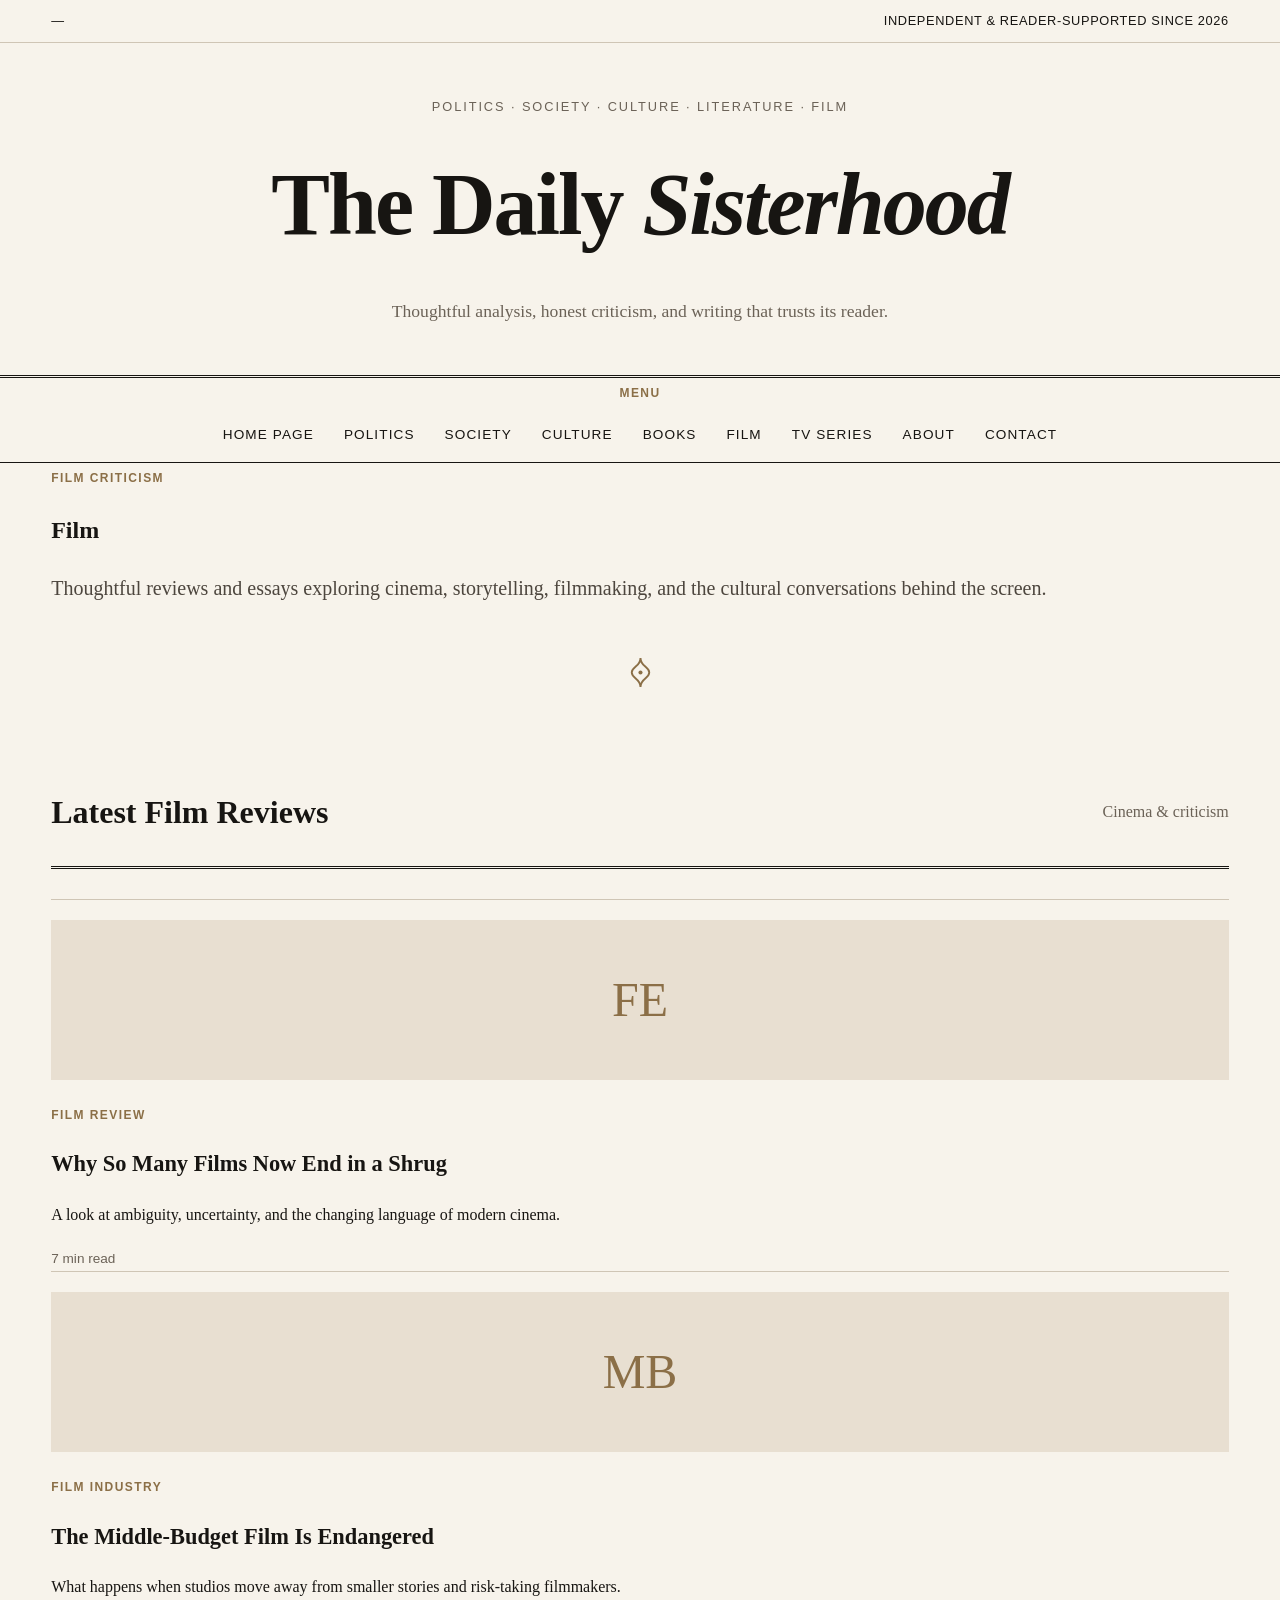
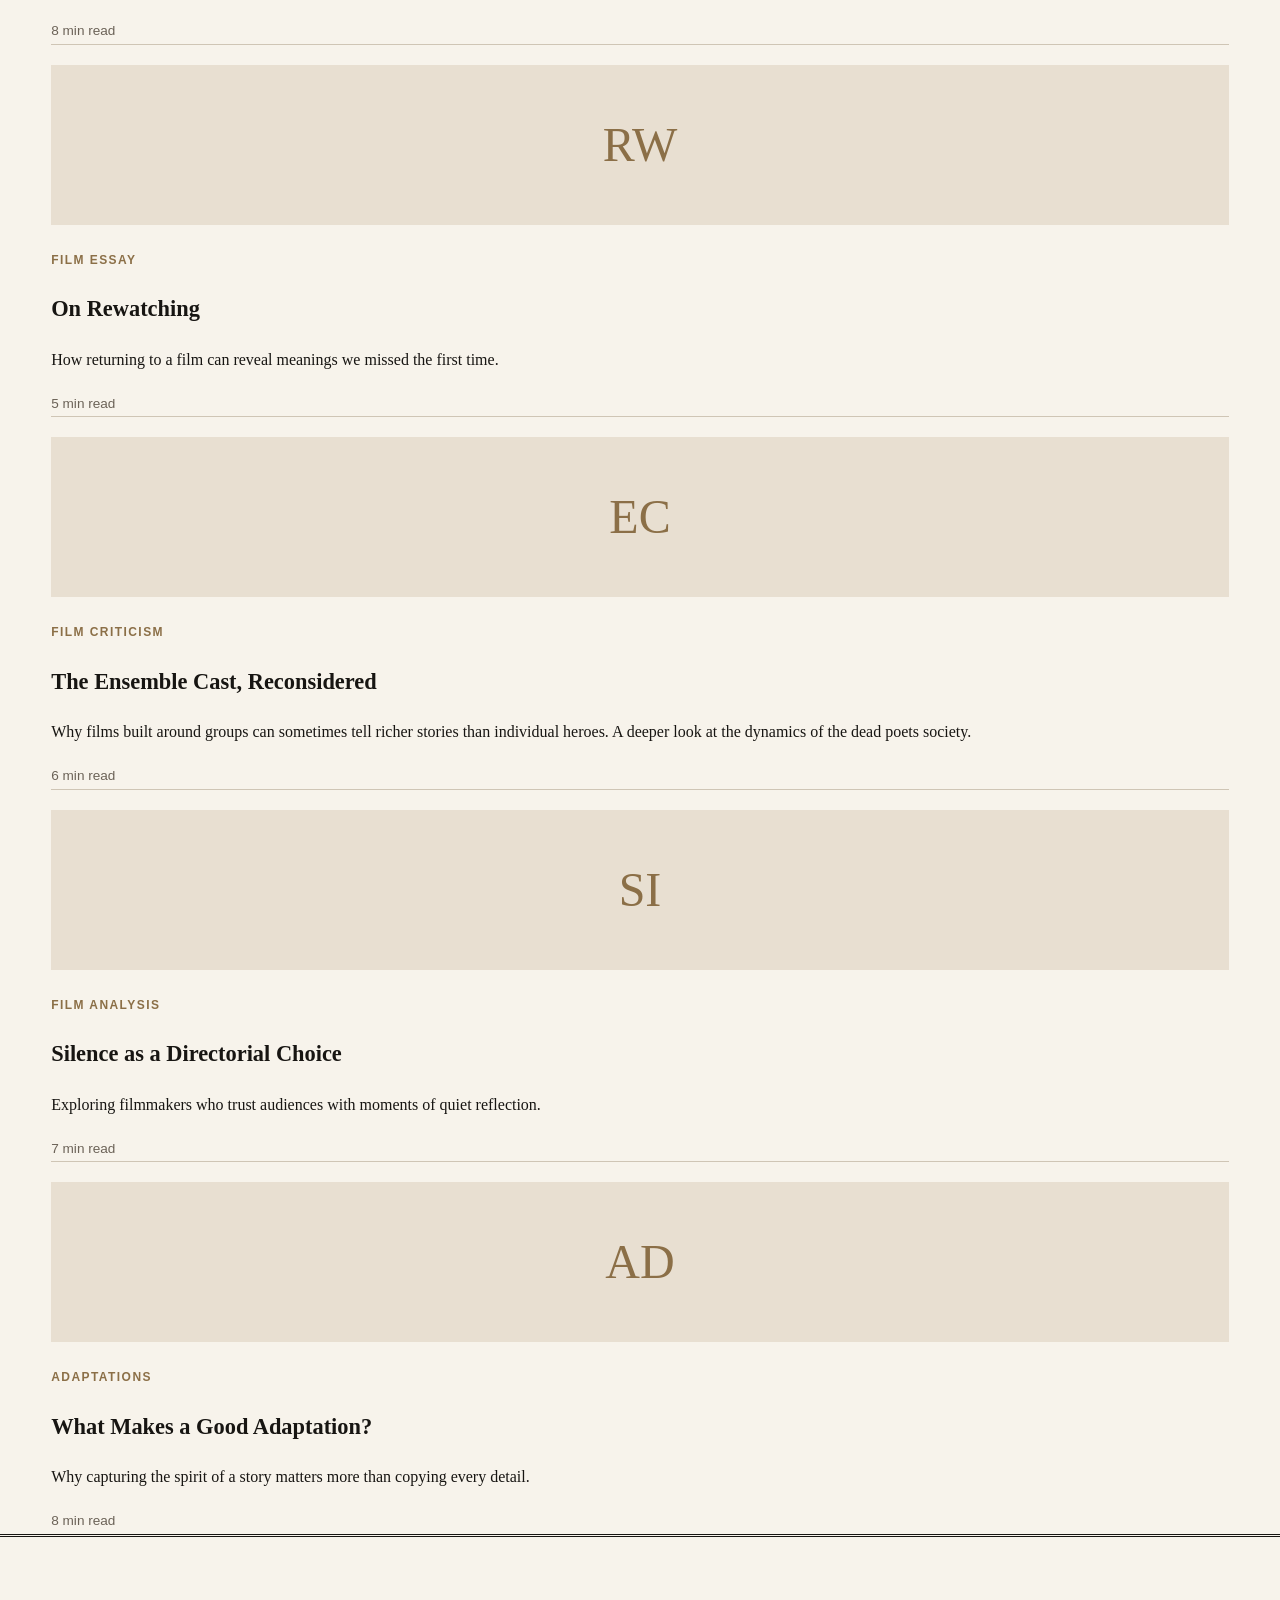
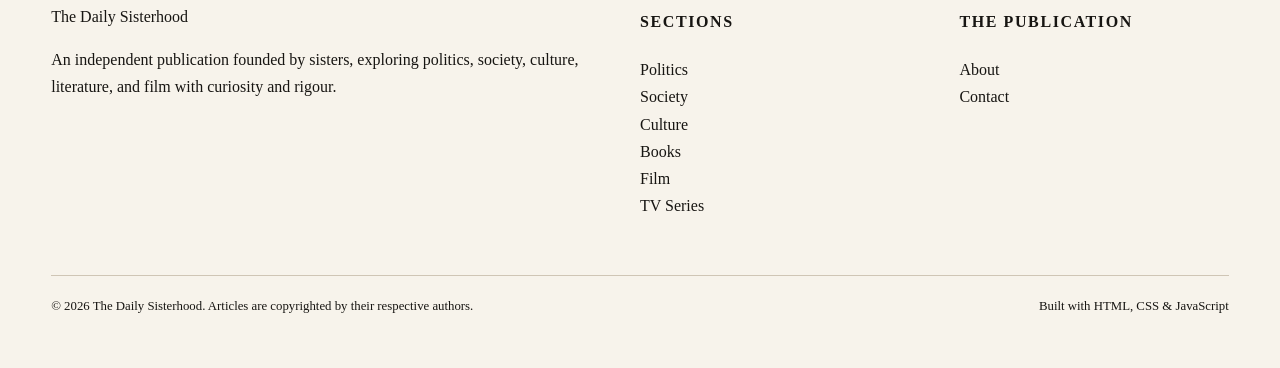
==== films/index.html @ 930d6891 "changes to category html pages" ====
<!DOCTYPE html>
<html lang="en">
<head>
<meta charset="UTF-8">
<meta name="viewport" content="width=device-width, initial-scale=1.0">

<title>Film — The Daily Sisterhood</title>

<meta name="description" content="Film criticism exploring cinema, storytelling, directors, and the ideas behind the movies we watch.">

<link rel="stylesheet" href="../assets/css/styles.css">
</head>

<body>

<div class="topbar">
  <div class="wrap">
    <span class="js-dateline">—</span>
    <span class="est">Independent &amp; reader-supported since 2026</span>
  </div>
</div>

<header class="masthead">
  <div class="wrap masthead-inner">
    <p class="masthead-eyebrow"><span class="flourish"></span> Politics &middot; Society &middot; Culture &middot; Literature &middot; Film <span class="flourish"></span></p>
    <h1><a href="../index.html">The Daily <em>Sisterhood</em></a></h1>
    <p class="masthead-tagline">Thoughtful analysis, honest criticism, and writing that trusts its reader.</p>
  </div>

  <nav class="masthead-nav" aria-label="Primary">
    <span class="kicker">Menu</span>
    <div class="wrap">
      <ul>
        <li><a href="../index.html">Home Page</a></li>
        <li><a href="../politics/index.html">Politics</a></li>
        <li><a href="../society/index.html">Society</a></li>
        <li><a href="../culture/index.html">Culture</a></li>
        <li><a href="../books/index.html">Books</a></li>
        <li><a href="index.html" aria-current="page">Film</a></li>
        <li><a href="../tvseries/index.html">TV Series</a></li>
        <li><a href="../about.html">About</a></li>
        <li><a href="../contact.html">Contact</a></li>
      </ul>
    </div>
  </nav>
</header>


<main id="main">

<div class="wrap">

<section class="page-header reveal">
  <span class="kicker">Film Criticism</span>
  <h1>Film</h1>
  <p class="dek">Thoughtful reviews and essays exploring cinema, storytelling, filmmaking, and the cultural conversations behind the screen.</p>
</section>


<div class="fleuron" aria-hidden="true">
  <svg viewBox="0 0 24 24" fill="none" stroke="currentColor" stroke-width="1.3">
    <path d="M12 2 C12 8, 6 8, 6 12 C6 16, 12 16, 12 22 C12 16, 18 16, 18 12 C18 8, 12 8, 12 2 Z"/>
    <circle cx="12" cy="12" r="1.4" fill="currentColor" stroke="none"/>
  </svg>
</div>


<section class="reveal">

<div class="section-head">
  <h2>Latest Film Reviews</h2>
  <span class="section-note">Cinema &amp; criticism</span>
</div>


<div class="grid">


<article class="card">
<a class="thumb" href="#">
<span class="initials">FE</span>
</a>

<span class="kicker">Film Review</span>

<h3>
<a href="#">Why So Many Films Now End in a Shrug</a>
</h3>

<p>A look at ambiguity, uncertainty, and the changing language of modern cinema.</p>

<span class="meta">7 min read</span>
</article>


<article class="card">
<a class="thumb" href="#">
<span class="initials">MB</span>
</a>

<span class="kicker">Film Industry</span>

<h3>
<a href="#">The Middle-Budget Film Is Endangered</a>
</h3>

<p>What happens when studios move away from smaller stories and risk-taking filmmakers.</p>

<span class="meta">8 min read</span>
</article>


<article class="card">
<a class="thumb" href="#">
<span class="initials">RW</span>
</a>

<span class="kicker">Film Essay</span>

<h3>
<a href="#">On Rewatching</a>
</h3>

<p>How returning to a film can reveal meanings we missed the first time.</p>

<span class="meta">5 min read</span>
</article>


<article class="card">
<a class="thumb" href="../films/the_dead_poet_society.html">
<span class="initials">EC</span>
</a>

<span class="kicker">Film Criticism</span>

<h3>
<a href="#">The Ensemble Cast, Reconsidered</a>
</h3>

<p>Why films built around groups can sometimes tell richer stories than individual heroes. A deeper look at the dynamics of the dead poets society.</p>

<span class="meta">6 min read</span>
</article>


<article class="card">
<a class="thumb" href="#">
<span class="initials">SI</span>
</a>

<span class="kicker">Film Analysis</span>

<h3>
<a href="#">Silence as a Directorial Choice</a>
</h3>

<p>Exploring filmmakers who trust audiences with moments of quiet reflection.</p>

<span class="meta">7 min read</span>
</article>


<article class="card">
<a class="thumb" href="#">
<span class="initials">AD</span>
</a>

<span class="kicker">Adaptations</span>

<h3>
<a href="#">What Makes a Good Adaptation?</a>
</h3>

<p>Why capturing the spirit of a story matters more than copying every detail.</p>

<span class="meta">8 min read</span>
</article>


</div>

</section>

</div>

</main>


<footer>

<div class="wrap">

<div class="footer-grid">

<div>
<p class="fmast">The Daily Sisterhood</p>
<p>An independent publication founded by sisters, exploring politics, society, culture, literature, and film with curiosity and rigour.</p>
</div>


<div>
<h4>Sections</h4>
<ul>
<li><a href="../politics/index.html">Politics</a></li>
<li><a href="../society/index.html">Society</a></li>
<li><a href="../culture/index.html">Culture</a></li>
<li><a href="../books/index.html">Books</a></li>
<li><a href="index.html">Film</a></li>
<li><a href="../tvseries/index.html">TV Series</a></li>
</ul>
</div>


<div>
<h4>The Publication</h4>
<ul>
<li><a href="../about.html">About</a></li>
<li><a href="../contact.html">Contact</a></li>
</ul>
</div>

</div>


<div class="footer-bottom">
<span>&copy; 2026 The Daily Sisterhood. Articles are copyrighted by their respective authors.</span>
<span>Built with HTML, CSS &amp; JavaScript</span>
</div>

</div>

</footer>


<script src="../assets/js/main.js"></script>

</body>
</html>
---- assets/css/styles.css ----
/* ==========================================
   THE DAILY SISTERHOOD
   Newspaper Editorial Theme
========================================== */

:root {
    --paper: #f7f3eb;
    --ink: #171512;
    --muted: #6b6257;
    --line: #cfc5b5;
    --accent: #8b6f47;
    --white: #ffffff;
}


/* RESET */

* {
    box-sizing: border-box;
}

html {
    scroll-behavior: smooth;
}

body {
    margin: 0;
    background: var(--paper);
    color: var(--ink);
    font-family: "Libre Baskerville", serif;
    line-height: 1.7;
}


/* GLOBAL */

.wrap {
    width: min(1200px, 92%);
    margin: auto;
}

a {
    color: inherit;
    text-decoration: none;
}

a:hover {
    color: var(--accent);
}


/* ==========================================
   TOP BAR
========================================== */

.topbar {
    border-bottom: 1px solid var(--line);
    font-family: "Inter", sans-serif;
    font-size: 0.8rem;
    letter-spacing: .05em;
    text-transform: uppercase;
    padding: 10px 0;
}

.topbar .wrap {
    display: flex;
    justify-content: space-between;
}


/* ==========================================
   MASTHEAD
========================================== */


.masthead {
    text-align: center;
}


.masthead-inner {
    padding: 40px 0 30px;
}


.masthead h1 {
    font-family: "Playfair Display", serif;
    font-size: clamp(3rem, 7vw, 5.5rem);
    font-weight: 700;
    letter-spacing: -2px;
    margin: 10px 0;
}


.masthead h1 em {
    font-style: italic;
}


.masthead-eyebrow {
    font-family: "Inter", sans-serif;
    text-transform: uppercase;
    letter-spacing: .15em;
    font-size: .8rem;
    color: var(--muted);
}


.masthead-tagline {
    font-size: 1.1rem;
    color: var(--muted);
}


/* ==========================================
   NAVIGATION
========================================== */


.masthead-nav {
    border-top: 3px double var(--ink);
    border-bottom: 1px solid var(--ink);
}


.masthead-nav ul {
    display:flex;
    justify-content:center;
    gap:30px;
    list-style:none;
    padding:15px 0;
    margin:0;
}


.masthead-nav a {
    font-family:"Inter", sans-serif;
    font-size:.85rem;
    text-transform:uppercase;
    letter-spacing:.08em;
}


/* ==========================================
   LEAD STORY
========================================== */


.lead-grid {
    display:grid;
    grid-template-columns:2fr 1px 1fr;
    gap:35px;
    margin-top:60px;
}


.lead-grid h2 {
    font-family:"Playfair Display", serif;
    font-size:3rem;
    line-height:1.2;
}


.kicker {
    font-family:"Inter",sans-serif;
    color:var(--accent);
    text-transform:uppercase;
    letter-spacing:.12em;
    font-size:.75rem;
    font-weight:bold;
}


.dek {
    font-size:1.25rem;
    color:#4d463e;
}


.drop-cap::first-letter {
    float:left;
    font-size:4rem;
    line-height:.8;
    padding-right:8px;
    font-family:"Playfair Display";
}


.lead-rule {
    background:var(--line);
}



/* ==========================================
   ARTICLES
========================================== */


.byline,
.meta {
    font-family:"Inter",sans-serif;
    color:var(--muted);
    font-size:.85rem;
}


.card {
    border-top:1px solid var(--line);
    padding-top:20px;
}


.card h3 {
    font-family:"Playfair Display", serif;
    font-size:1.4rem;
    line-height:1.3;
}


.thumb {
    height:160px;
    background:#e8dfd1;
    display:flex;
    align-items:center;
    justify-content:center;
    margin-bottom:20px;
}


.initials {
    font-family:"Playfair Display";
    font-size:3rem;
    color:var(--accent);
}



/* ==========================================
   SECTIONS
========================================== */


.section-head {
    border-bottom:3px double var(--ink);
    display:flex;
    justify-content:space-between;
    align-items:center;
    margin:60px 0 30px;
}


.section-head h2 {
    font-family:"Playfair Display";
    font-size:2rem;
}


.section-note {
    font-family:"Inter";
    color:var(--muted);
}


.section-tiles {
    display:grid;
    grid-template-columns:repeat(3,1fr);
    gap:25px;
}


.section-tile {
    border:1px solid var(--line);
    padding:30px;
    transition:.3s;
}


.section-tile:hover {
    background:#efe7d8;
    transform:translateY(-4px);
}


.section-tile h3 {
    font-family:"Playfair Display";
}



/* ==========================================
   FLEURON
========================================== */


.fleuron {
    text-align:center;
    margin:50px 0;
}


.fleuron svg {
    width:35px;
    color:var(--accent);
}



/* ==========================================
   MISSION BAND
========================================== */


.mission-band {
    margin-top:80px;
    background:#1b1916;
    color:white;
    padding:70px 0;
    text-align:center;
}


blockquote {
    font-family:"Playfair Display";
    font-size:2rem;
    max-width:800px;
    margin:auto;
}


cite {
    display:block;
    margin-top:20px;
}



/* ==========================================
   FOOTER
========================================== */


footer {
    border-top:3px double var(--ink);
    padding:50px 0;
}


.footer-grid {
    display:grid;
    grid-template-columns:2fr 1fr 1fr;
    gap:50px;
}


footer h4 {
    font-family:"Inter";
    text-transform:uppercase;
    letter-spacing:.1em;
}


footer ul {
    list-style:none;
    padding:0;
}


.footer-bottom {
    border-top:1px solid var(--line);
    margin-top:40px;
    padding-top:20px;
    display:flex;
    justify-content:space-between;
    font-family:"Inter";
    font-size:.8rem;
}



/* ==========================================
   MOBILE
========================================== */


@media(max-width:800px){

    .masthead-nav ul {
        flex-wrap:wrap;
        gap:15px;
    }


    .lead-grid {
        grid-template-columns:1fr;
    }


    .lead-rule {
        display:none;
    }


    .section-tiles {
        grid-template-columns:1fr;
    }


    .footer-grid {
        grid-template-columns:1fr;
    }


    .footer-bottom {
        flex-direction:column;
        gap:10px;
    }

}
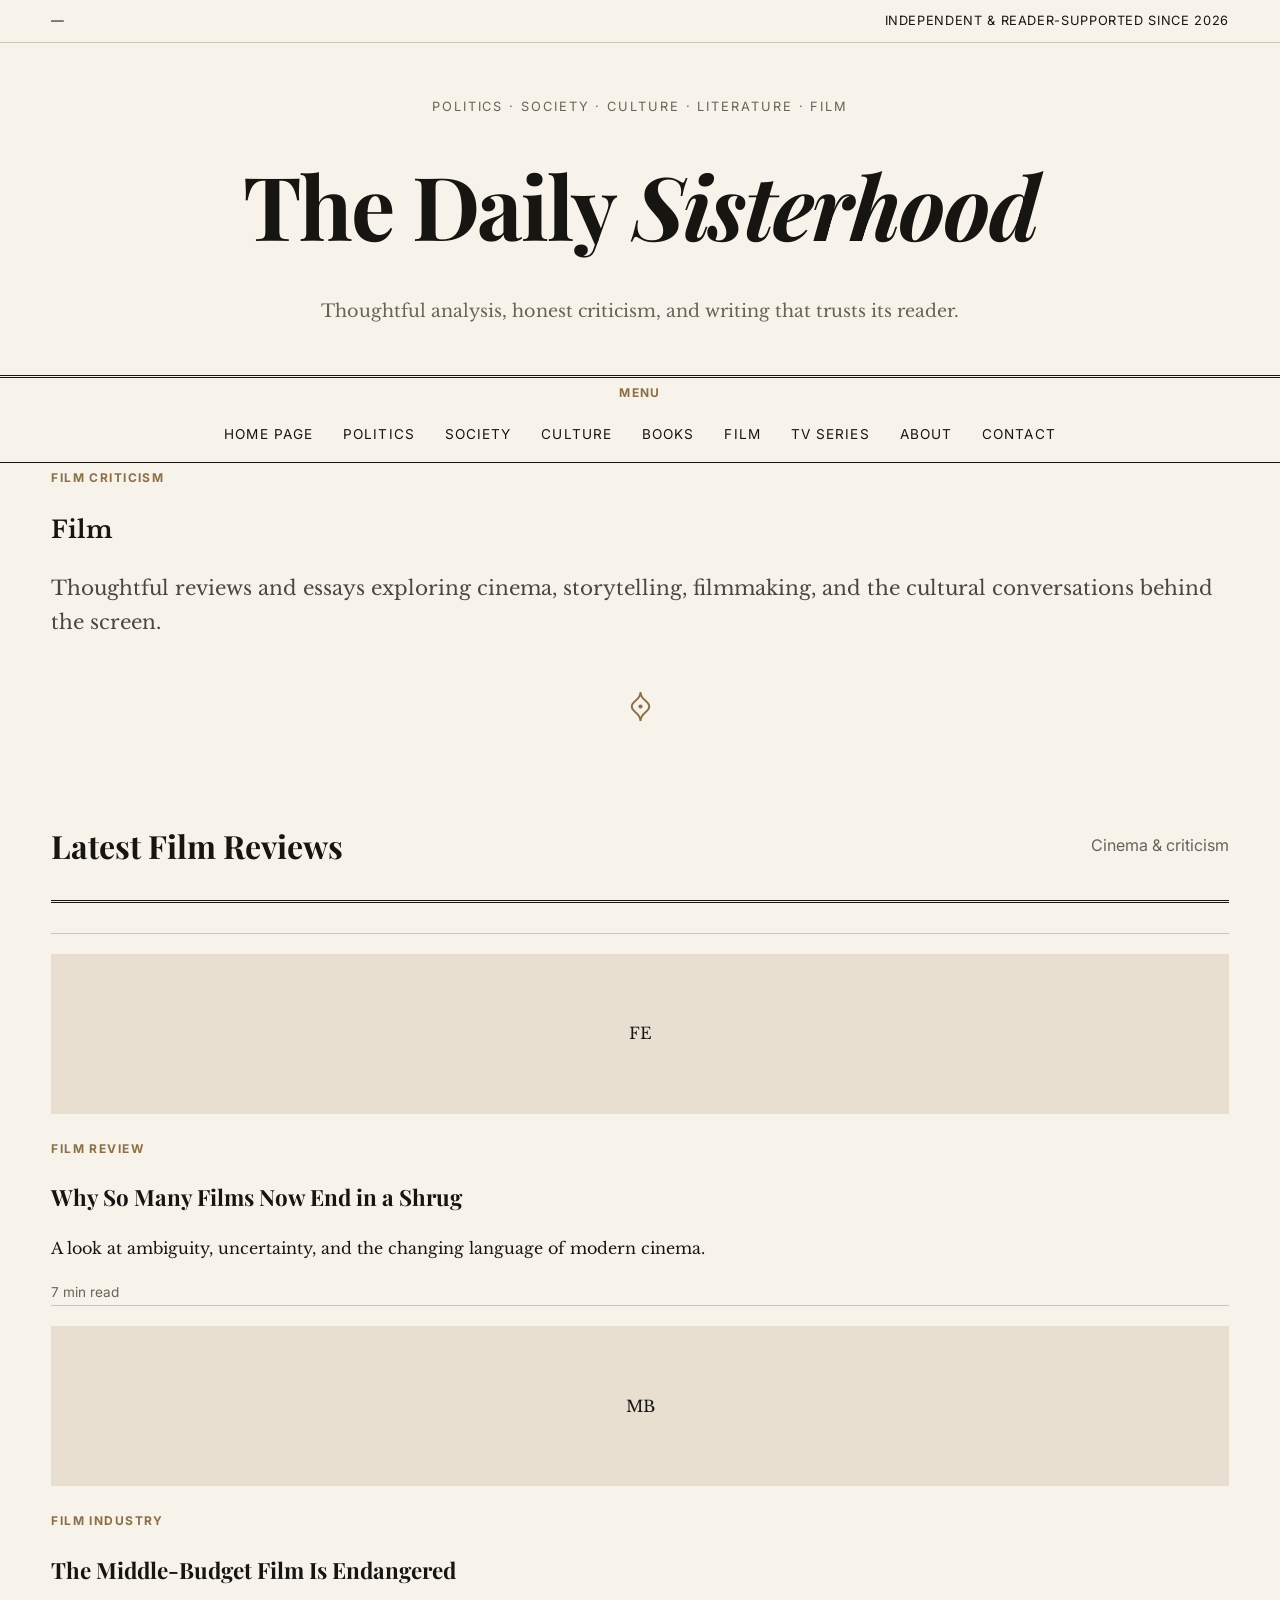
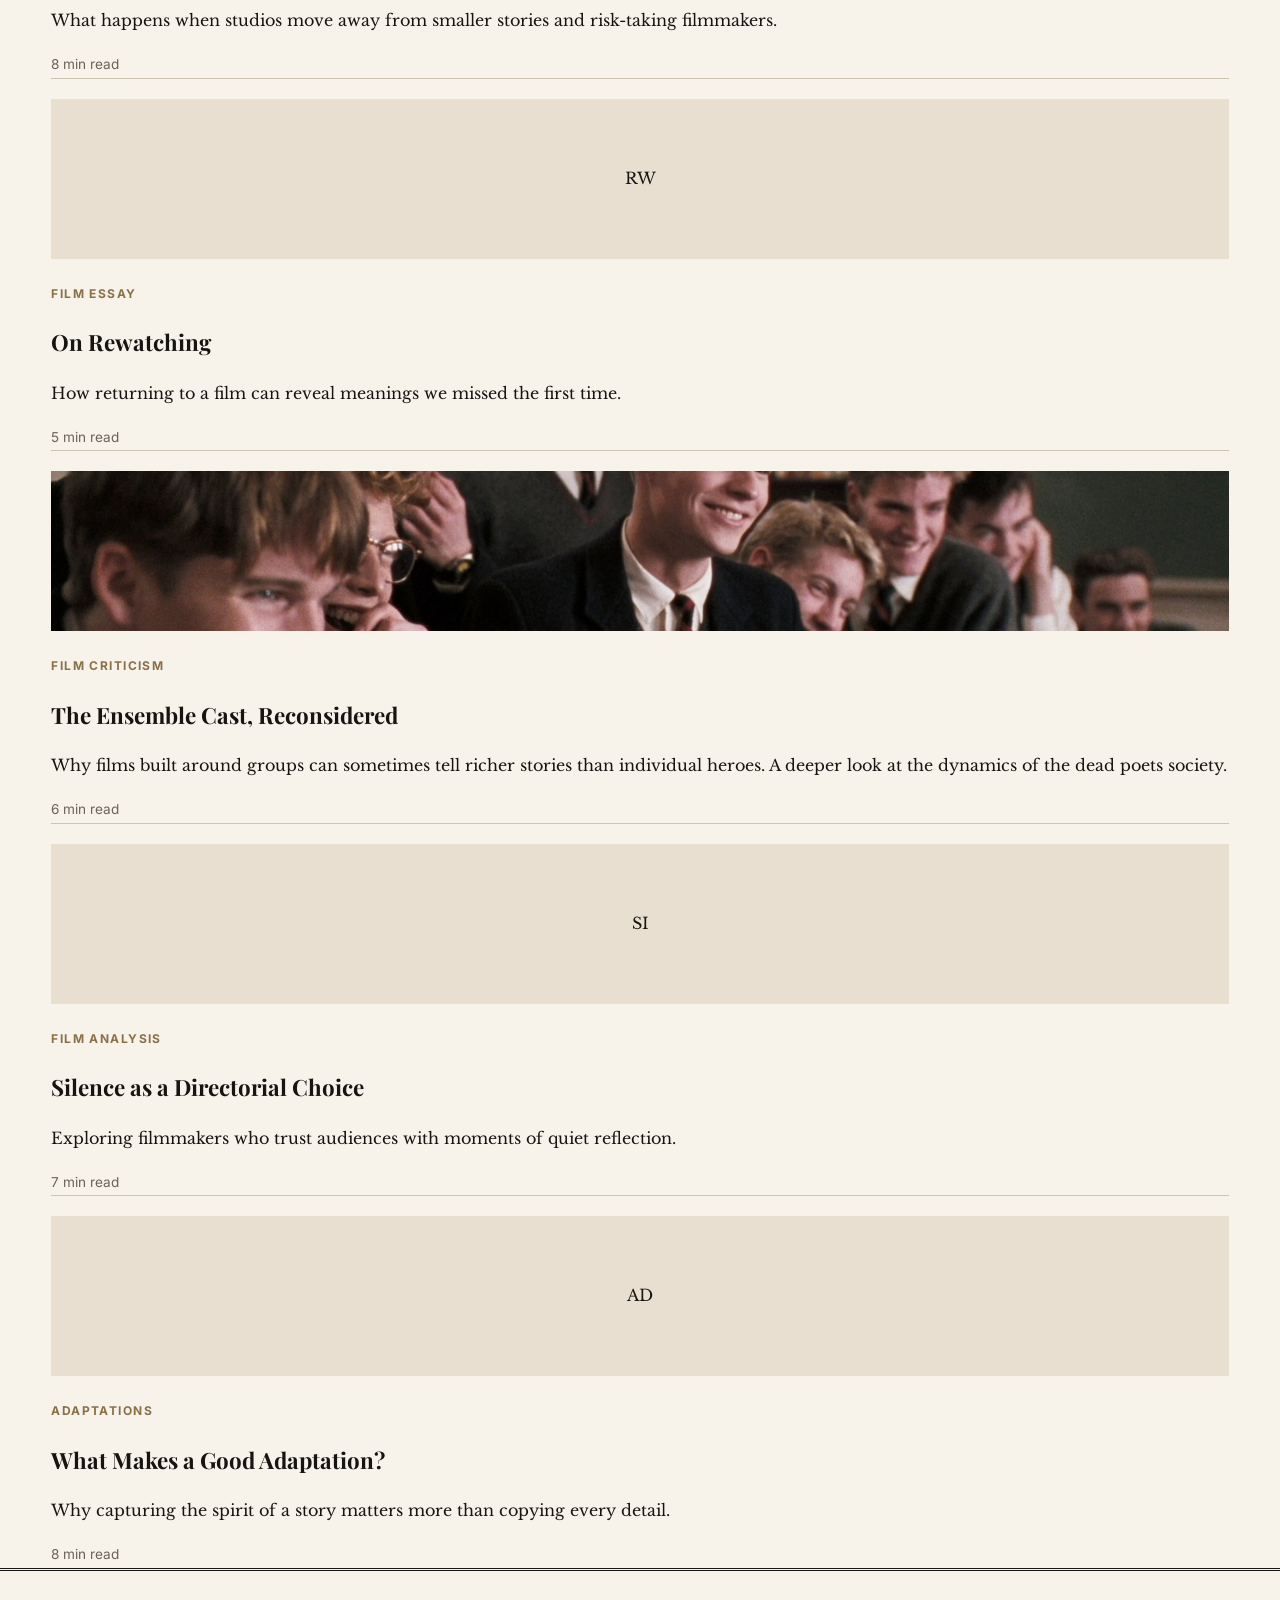
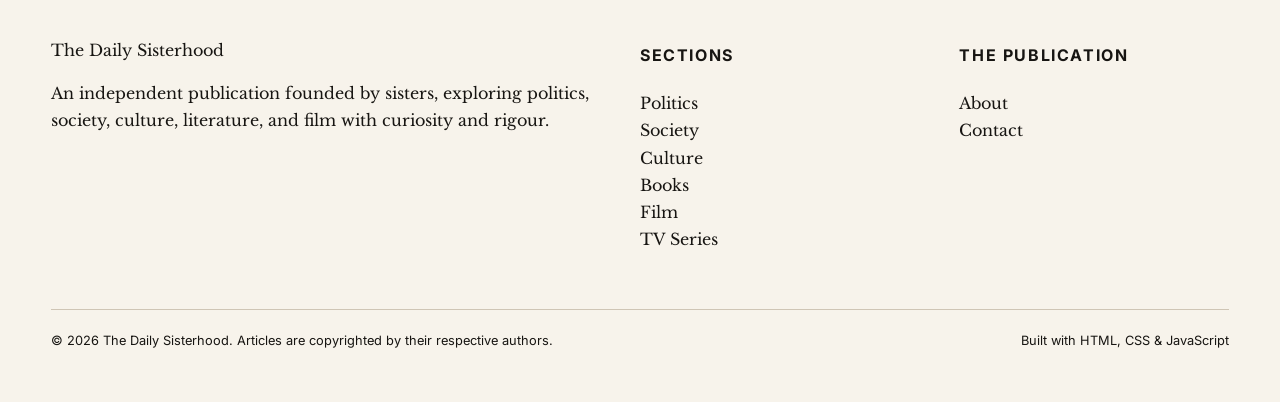
==== commit f970fdf4: "changes to category html pages" ====
--- a/films/index.html
+++ b/films/index.html
@@ -3,11 +3,10 @@
 <head>
 <meta charset="UTF-8">
 <meta name="viewport" content="width=device-width, initial-scale=1.0">
-
 <title>Film — The Daily Sisterhood</title>
-
 <meta name="description" content="Film criticism exploring cinema, storytelling, directors, and the ideas behind the movies we watch.">
-
+<link rel="preconnect" href="https://fonts.googleapis.com">
+<link href="https://fonts.googleapis.com/css2?family=Libre+Baskerville:ital,wght@0,400;0,700;1,400&family=Playfair+Display:ital,wght@0,400;0,700;1,400&family=Inter:wght@400;500;600;700&display=swap" rel="stylesheet">
 <link rel="stylesheet" href="../assets/css/styles.css">
 </head>
 
@@ -128,14 +127,14 @@
 
 
 <article class="card">
-<a class="thumb" href="../films/the_dead_poet_society.html">
-<span class="initials">EC</span>
+<a class="thumb" href="the_dead_poet_society.html">
+<img src="../assets/images/Dead_Poets_Society.jpg" alt="The Dead Poet Society poster">
 </a>
 
 <span class="kicker">Film Criticism</span>
 
 <h3>
-<a href="#">The Ensemble Cast, Reconsidered</a>
+<a href="../films/the_dead_poet_society.html">The Ensemble Cast, Reconsidered</a>
 </h3>
 
 <p>Why films built around groups can sometimes tell richer stories than individual heroes. A deeper look at the dynamics of the dead poets society.</p>
--- a/assets/css/styles.css
+++ b/assets/css/styles.css
@@ -228,10 +228,11 @@
 }
 
 
-.initials {
-    font-family:"Playfair Display";
-    font-size:3rem;
-    color:var(--accent);
+.thumb img {
+  width:100%;
+  height:100%;
+  object-fit:cover;
+  display:block;
 }
 
 
@@ -416,4 +417,101 @@
         gap:10px;
     }
 
+}
+
+/* ==========================================
+   ARTICLE / FEATURE PAGE
+   (uses existing --paper/--ink/--muted/--line/--accent)
+========================================== */
+
+.article-head {
+    max-width: 760px;
+    margin: 0 auto 40px;
+    padding: 48px 0 30px;
+    border-bottom: 1px solid var(--line);
+}
+
+.article-body {
+    max-width: 700px;
+    margin: 0 auto;
+    font-size: 1.1rem;
+}
+
+.article-body p { margin: 0 0 22px; }
+
+/* ---- feature masthead: double rule + centred all-caps headline,
+       matches the "WHY WE ARE AFRAID OF SILENCE" reference ---- */
+.feature-head {
+    max-width: 100%;
+    text-align: center;
+    padding: 40px 0 26px;
+    border-top: 3px double var(--ink);
+    border-bottom: 3px double var(--ink);
+    border-left: none; /* overrides .article-head's border-bottom-only rule */
+}
+
+.feature-head h1 {
+    font-family: "Playfair Display", serif;
+    font-weight: 700;
+    text-transform: uppercase;
+    letter-spacing: -0.5px;
+    font-size: clamp(2rem, 5.5vw, 3.4rem);
+    line-height: 1.1;
+    max-width: 820px;
+    margin: 0 auto;
+}
+
+.feature-head .byline {
+    justify-content: center;
+    display: flex;
+    margin-top: 14px;
+}
+
+/* ---- feature body: newspaper columns with inset photos ---- */
+.feature-body {
+    max-width: 1080px;
+    margin: 0 auto;
+    column-count: 2;
+    column-gap: 44px;
+    font-size: 1.02rem;
+}
+
+.feature-body p {
+    margin: 0 0 20px;
+    text-align: left;
+}
+
+.feature-body h2 {
+    font-family: "Playfair Display", serif;
+    font-weight: 700;
+    font-size: 1.2rem;
+    margin: 6px 0 12px;
+    break-after: avoid;
+}
+
+.feature-figure {
+    break-inside: avoid;
+    margin: 0 0 22px;
+}
+
+.feature-figure.wide { column-span: all; margin: 8px 0 28px; }
+
+.feature-figure img {
+    width: 100%;
+    aspect-ratio: 4/5;
+    object-fit: cover;
+    border: 1px solid var(--ink);
+}
+
+.feature-figure.wide img { aspect-ratio: 16/9; }
+
+.feature-figure figcaption {
+    font-family: "Inter", sans-serif;
+    font-size: 0.75rem;
+    color: var(--muted);
+    margin-top: 8px;
+}
+
+@media (max-width: 760px) {
+    .feature-body { column-count: 1; }
 }
